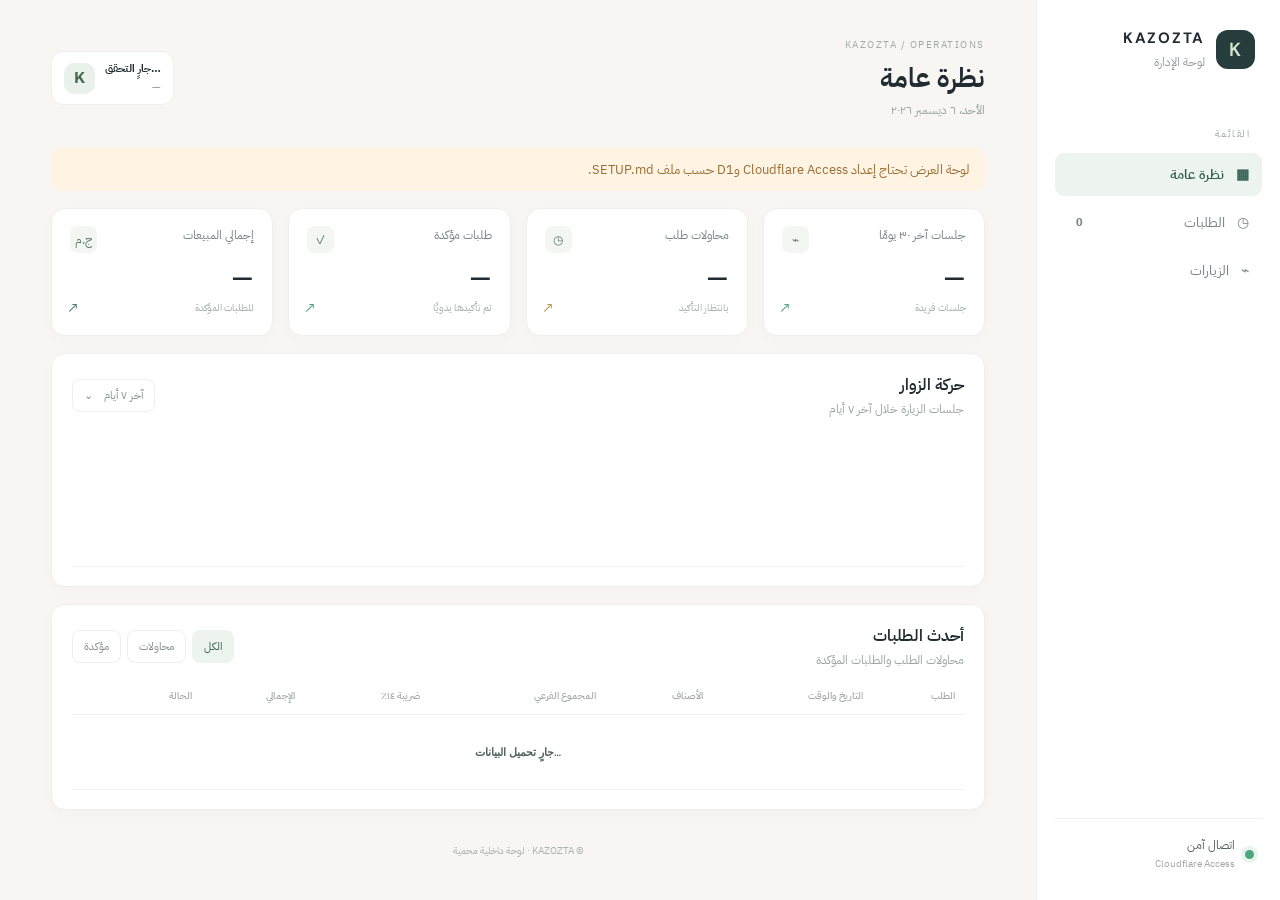
==== admin/index.html @ 75769c7f "Add secure KAZOZTA operations dashboard" ====
<!doctype html><html lang="ar" dir="rtl"><head><meta charset="utf-8"><meta name="viewport" content="width=device-width,initial-scale=1"><meta name="theme-color" content="#f7f6f2"><title>KAZOZTA | لوحة الإدارة</title><link rel="preconnect" href="https://fonts.googleapis.com"><link rel="preconnect" href="https://fonts.gstatic.com" crossorigin><link href="https://fonts.googleapis.com/css2?family=DM+Sans:wght@400;500;600;700&family=IBM+Plex+Sans+Arabic:wght@400;500;600;700&display=swap" rel="stylesheet"><link rel="stylesheet" href="/admin/dashboard.css"></head><body><aside class="sidebar"><a class="brand" href="/admin/"><span class="brand-mark">K</span><span>KAZOZTA<small>لوحة الإدارة</small></span></a><div class="side-label">القائمة</div><a class="nav active" href="#overview">▦ <span>نظرة عامة</span></a><a class="nav" href="#orders">◷ <span>الطلبات</span><b id="navcount">0</b></a><a class="nav" href="#traffic">⌁ <span>الزيارات</span></a><a class="nav owner-only hidden" href="#team">♧ <span>فريق العمل</span></a><div class="side-bottom"><i></i><span>اتصال آمن<br><small>Cloudflare Access</small></span></div></aside><main><header><div><div class="eyebrow">KAZOZTA / OPERATIONS</div><h1>نظرة عامة</h1><p class="muted" id="today"></p></div><div class="user-chip"><div class="avatar">K</div><div><strong id="userEmail">جارٍ التحقق…</strong><small id="userRole">—</small></div></div></header><div id="notice" class="notice hidden"></div><section class="cards" id="overview"><article class="metric"><div class="metric-top"><span>جلسات آخر ٣٠ يومًا</span><i>⌁</i></div><strong id="visitors">—</strong><small>جلسات فريدة</small><div class="spark mint">↗</div></article><article class="metric"><div class="metric-top"><span>محاولات طلب</span><i>◷</i></div><strong id="attempts">—</strong><small>بانتظار التأكيد</small><div class="spark amber">↗</div></article><article class="metric"><div class="metric-top"><span>طلبات مؤكدة</span><i>✓</i></div><strong id="confirmed">—</strong><small>تم تأكيدها يدويًا</small><div class="spark mint">↗</div></article><article class="metric"><div class="metric-top"><span>إجمالي المبيعات</span><i>ج.م</i></div><strong id="revenue">—</strong><small>للطلبات المؤكدة</small><div class="spark navy">↗</div></article></section><section class="panel" id="traffic"><div class="section-head"><div><h2>حركة الزوار</h2><p>جلسات الزيارة خلال آخر ٧ أيام</p></div><span class="range-pill">آخر ٧ أيام　⌄</span></div><div class="chart" id="chart"></div></section><section class="panel" id="orders"><div class="section-head"><div><h2>أحدث الطلبات</h2><p>محاولات الطلب والطلبات المؤكدة</p></div><div class="filters"><button class="filter active" data-filter="all">الكل</button><button class="filter" data-filter="attempt">محاولات</button><button class="filter" data-filter="confirmed">مؤكدة</button></div></div><div class="table-wrap"><table><thead><tr><th>الطلب</th><th>التاريخ والوقت</th><th>الأصناف</th><th>المجموع الفرعي</th><th>ضريبة ١٤٪</th><th>الإجمالي</th><th>الحالة</th><th></th></tr></thead><tbody id="ordersBody"><tr><td colspan="8" class="empty">جارٍ تحميل البيانات…</td></tr></tbody></table></div></section><section class="panel owner-only hidden" id="team"><div class="section-head"><div><h2>فريق العمل</h2><p>إدارة صلاحيات المديرين والموظفين</p></div><button class="primary" id="addMember">+ إضافة عضو</button></div><div id="members" class="member-list"></div></section><footer>© KAZOZTA · لوحة داخلية محمية</footer></main><dialog id="memberDialog"><form method="dialog" id="memberForm"><button class="close" value="cancel">×</button><h2>إضافة عضو للفريق</h2><label>البريد الإلكتروني<input name="email" type="email" required placeholder="name@example.com"></label><label>الدور<select name="role"><option value="employee">موظف</option><option value="manager">مدير</option></select></label><div class="form-actions"><button class="filter" value="cancel">إلغاء</button><button class="primary" id="saveMember" value="default">حفظ العضو</button></div></form></dialog><script src="/admin/dashboard.js" defer></script></body></html>
---- admin/dashboard.css ----
:root{--ink:#202b32;--muted:#899397;--line:#edf0ec;--paper:#f7f6f2;--green:#387d68;--mint:#eaf4ef;--amber:#a77837}*{box-sizing:border-box}body{margin:0;background:var(--paper);color:var(--ink);font-family:'IBM Plex Sans Arabic',sans-serif;display:flex;min-height:100vh}a{color:inherit;text-decoration:none}.sidebar{width:244px;background:#fff;border-left:1px solid var(--line);padding:28px 18px;display:flex;flex-direction:column;position:fixed;inset:0 0 0 auto}.brand{display:flex;align-items:center;gap:11px;font:700 15px 'DM Sans',sans-serif;letter-spacing:1.7px;margin:0 7px 55px}.brand small{display:block;font:400 12px 'IBM Plex Sans Arabic';letter-spacing:0;color:#929b9c;margin-top:5px}.brand-mark{width:39px;height:39px;border-radius:12px;background:#273c3d;color:#d6e5cc;display:grid;place-items:center;font:600 19px 'DM Sans'}.side-label,.eyebrow{color:#a2aaa8;font-size:10px;letter-spacing:1.5px}.side-label{padding:0 12px 12px}.nav{height:43px;border-radius:9px;display:flex;align-items:center;gap:12px;padding:0 13px;color:#778384;font-size:14px;margin-bottom:5px}.nav.active{color:#315f51;background:#edf4ef;font-weight:600}.nav b{margin-right:auto;background:white;border-radius:20px;padding:2px 8px;font-size:11px}.side-bottom{margin-top:auto;border-top:1px solid var(--line);padding:17px 8px 0;display:flex;gap:10px;align-items:center;font-size:12px;color:#51605e}.side-bottom i{width:9px;height:9px;border-radius:50%;background:#51a77c;box-shadow:0 0 0 4px #e8f4ed}.side-bottom small{font-size:10px;color:#a1aaa8}main{margin-right:244px;width:calc(100% - 244px);padding:37px clamp(20px,4vw,58px) 24px;max-width:1600px}header,.section-head{display:flex;justify-content:space-between;align-items:center}header{margin-bottom:29px}h1{font-size:27px;margin:6px 0 0;font-weight:600}h2{font-size:16px;margin:0 0 3px;font-weight:600}.muted,.section-head p{font-size:12px;color:#9aa3a1;margin:3px 0 0}.user-chip{display:flex;align-items:center;gap:10px;background:#fff;border:1px solid var(--line);border-radius:12px;padding:8px 12px;direction:ltr}.avatar{width:31px;height:31px;border-radius:10px;display:grid;place-items:center;background:#eaf1eb;color:#486851;font-weight:700}.user-chip strong,.user-chip small{display:block;font-size:11px}.user-chip small{color:#9ba4a1;text-align:right;margin-top:2px}.cards{display:grid;grid-template-columns:repeat(4,minmax(0,1fr));gap:15px;margin-bottom:17px}.metric,.panel{background:white;border:1px solid #eff0ec;border-radius:14px;box-shadow:0 4px 14px #24352a05}.metric{padding:17px 18px;min-height:123px;position:relative;overflow:hidden}.metric-top{display:flex;justify-content:space-between;color:#778382;font-size:12px}.metric-top i{font-style:normal;background:#f3f6f2;width:27px;height:27px;border-radius:8px;display:grid;place-items:center;color:#56786a}.metric>strong{display:block;font:600 25px 'DM Sans',sans-serif;margin-top:8px;direction:ltr;text-align:right}.metric>small{font-size:10px;color:#a6afac}.spark{position:absolute;left:15px;bottom:16px;font-size:15px}.mint{color:#52a17b}.amber{color:#bf914a}.navy{color:#537480}.panel{padding:19px 20px;margin-bottom:17px}.section-head{margin-bottom:19px}.range-pill,.filter{font-family:inherit;border:1px solid var(--line);background:#fff;border-radius:8px;color:#84908e;padding:7px 11px;font-size:11px}.chart{height:130px;display:flex;align-items:end;gap:12px;padding:5px 10px 0;border-bottom:1px solid #f0f2ee}.bar-col{flex:1;height:100%;display:flex;flex-direction:column;align-items:center;justify-content:end;gap:7px;color:#9ca6a2;font-size:10px}.bar{width:min(34px,70%);min-height:5px;border-radius:7px 7px 2px 2px;background:linear-gradient(#84b79e,#b7d4c2)}.bar-col.today .bar{background:linear-gradient(#456d5f,#709a83)}.filters{display:flex;gap:6px}.filter{cursor:pointer}.filter.active{background:#edf4ef;color:#38614f;border-color:#edf4ef}.table-wrap{overflow-x:auto}table{width:100%;border-collapse:collapse;min-width:810px}th{text-align:right;color:#a0a9a6;font-size:10px;font-weight:500;padding:0 9px 11px;border-bottom:1px solid var(--line)}td{padding:12px 9px;border-bottom:1px solid #f2f3f0;font-size:11px;color:#677370}td:first-child{font:600 11px 'DM Sans';color:#52635f;direction:ltr;text-align:right}.status{border-radius:20px;padding:4px 9px;font-size:10px;white-space:nowrap}.status.attempt{background:#fff4e5;color:#b17d2c}.status.confirmed{background:#e9f5ed;color:#42815f}.status.cancelled{background:#f4eded;color:#a66b6b}.action{border:0;background:transparent;color:#668d78;font-family:inherit;font-size:10px;cursor:pointer}.empty{text-align:center!important;padding:30px;color:#a0aaa6}.notice{margin-bottom:17px;padding:12px 15px;border-radius:10px;background:#fff3e4;color:#996d30;font-size:13px}.hidden{display:none!important}.primary{border:0;background:#315e50;color:white;border-radius:8px;padding:9px 14px;font-family:inherit;cursor:pointer;font-size:12px}.member-list{display:flex;gap:10px;flex-wrap:wrap}.member{padding:12px 15px;border:1px solid var(--line);border-radius:10px;min-width:220px;font-size:12px}.member small{display:block;color:#91a09b;margin-top:4px}footer{text-align:center;color:#aab1ae;font-size:10px;padding:16px}dialog{border:1px solid var(--line);border-radius:15px;padding:24px;width:min(390px,calc(100% - 32px));box-shadow:0 15px 60px #24352a22;font-family:inherit}dialog::backdrop{background:#1d292c55}dialog h2{margin:0 0 18px}dialog label{display:block;font-size:12px;color:#788480;margin:13px 0}input,select{display:block;width:100%;margin-top:6px;border:1px solid var(--line);border-radius:8px;padding:10px;font:13px inherit}.form-actions{display:flex;justify-content:flex-start;gap:8px;margin-top:20px}.close{float:left;border:0;background:none;font-size:22px;color:#96a09c;cursor:pointer}@media(max-width:1000px){.cards{grid-template-columns:repeat(2,1fr)}.sidebar{width:205px}main{margin-right:205px;width:calc(100% - 205px);padding-inline:22px}}@media(max-width:650px){.sidebar{position:static;width:58px;padding:14px 8px;flex-shrink:0}.brand{margin:0 1px 32px}.brand>span:last-child,.side-label,.nav span,.nav b,.side-bottom span{display:none}.brand-mark{width:39px}.nav{justify-content:center;padding:0;font-size:17px}.side-bottom{padding:15px 12px}.side-bottom i{flex:none}main{margin:0;width:calc(100% - 58px);padding:22px 13px}.cards{gap:8px}.metric{padding:12px;min-height:115px}.metric-top{font-size:10px}.metric>strong{font-size:21px}.panel{padding:15px 12px}.section-head{align-items:flex-start;gap:9px}.filters{flex-wrap:wrap;justify-content:flex-end}.user-chip{padding:6px}.user-chip strong{max-width:130px;overflow:hidden;text-overflow:ellipsis}.range-pill{white-space:nowrap}.chart{gap:6px;padding-inline:0}}
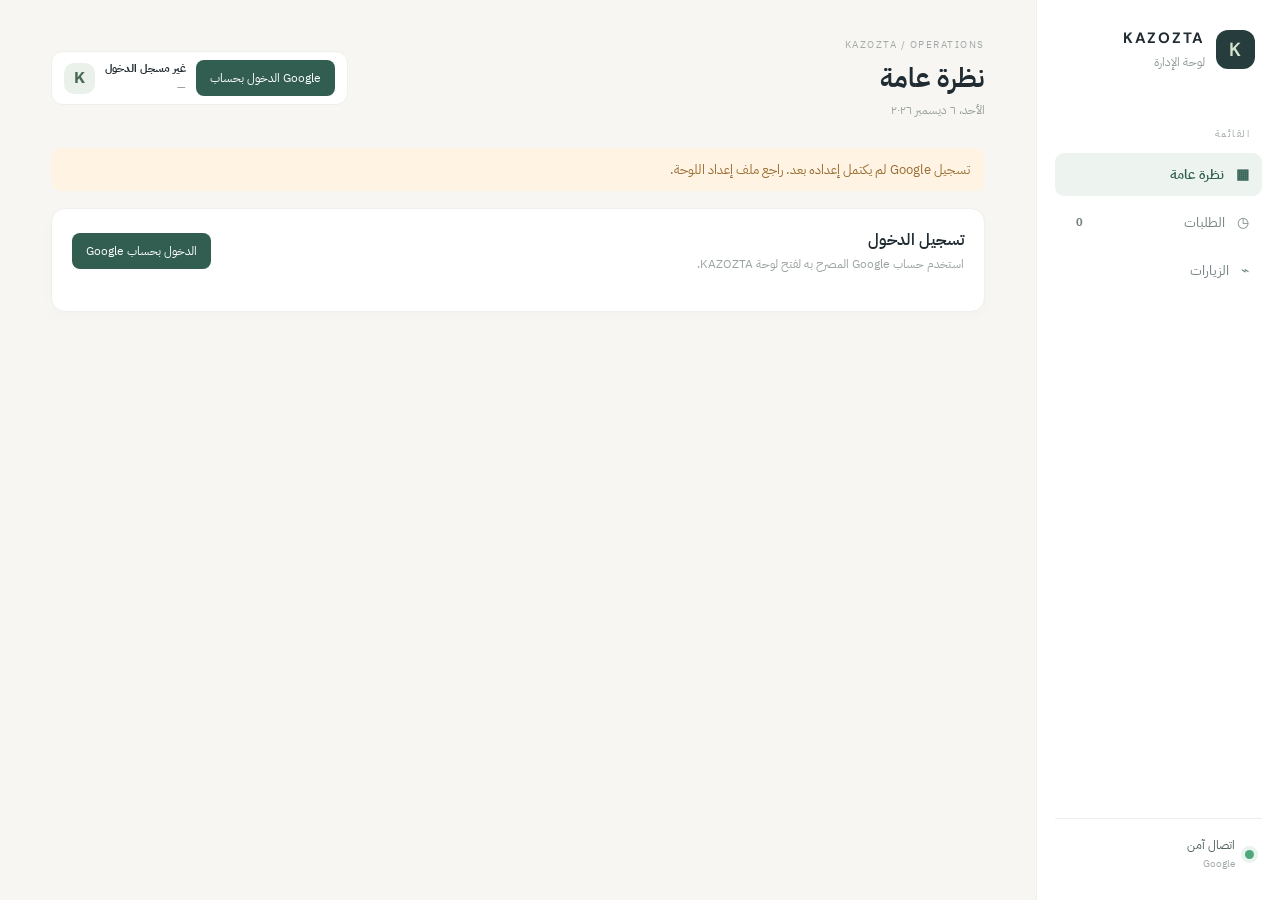
==== commit f64d3ff5: "Add Google OAuth dashboard authentication" ====
--- a/admin/index.html
+++ b/admin/index.html
@@ -1,2 +1,2 @@
-<!doctype html><html lang="ar" dir="rtl"><head><meta charset="utf-8"><meta name="viewport" content="width=device-width,initial-scale=1"><meta name="theme-color" content="#f7f6f2"><title>KAZOZTA | لوحة الإدارة</title><link rel="preconnect" href="https://fonts.googleapis.com"><link rel="preconnect" href="https://fonts.gstatic.com" crossorigin><link href="https://fonts.googleapis.com/css2?family=DM+Sans:wght@400;500;600;700&family=IBM+Plex+Sans+Arabic:wght@400;500;600;700&display=swap" rel="stylesheet"><link rel="stylesheet" href="/admin/dashboard.css"></head><body><aside class="sidebar"><a class="brand" href="/admin/"><span class="brand-mark">K</span><span>KAZOZTA<small>لوحة الإدارة</small></span></a><div class="side-label">القائمة</div><a class="nav active" href="#overview">▦ <span>نظرة عامة</span></a><a class="nav" href="#orders">◷ <span>الطلبات</span><b id="navcount">0</b></a><a class="nav" href="#traffic">⌁ <span>الزيارات</span></a><a class="nav owner-only hidden" href="#team">♧ <span>فريق العمل</span></a><div class="side-bottom"><i></i><span>اتصال آمن<br><small>Cloudflare Access</small></span></div></aside><main><header><div><div class="eyebrow">KAZOZTA / OPERATIONS</div><h1>نظرة عامة</h1><p class="muted" id="today"></p></div><div class="user-chip"><div class="avatar">K</div><div><strong id="userEmail">جارٍ التحقق…</strong><small id="userRole">—</small></div></div></header><div id="notice" class="notice hidden"></div><section class="cards" id="overview"><article class="metric"><div class="metric-top"><span>جلسات آخر ٣٠ يومًا</span><i>⌁</i></div><strong id="visitors">—</strong><small>جلسات فريدة</small><div class="spark mint">↗</div></article><article class="metric"><div class="metric-top"><span>محاولات طلب</span><i>◷</i></div><strong id="attempts">—</strong><small>بانتظار التأكيد</small><div class="spark amber">↗</div></article><article class="metric"><div class="metric-top"><span>طلبات مؤكدة</span><i>✓</i></div><strong id="confirmed">—</strong><small>تم تأكيدها يدويًا</small><div class="spark mint">↗</div></article><article class="metric"><div class="metric-top"><span>إجمالي المبيعات</span><i>ج.م</i></div><strong id="revenue">—</strong><small>للطلبات المؤكدة</small><div class="spark navy">↗</div></article></section><section class="panel" id="traffic"><div class="section-head"><div><h2>حركة الزوار</h2><p>جلسات الزيارة خلال آخر ٧ أيام</p></div><span class="range-pill">آخر ٧ أيام　⌄</span></div><div class="chart" id="chart"></div></section><section class="panel" id="orders"><div class="section-head"><div><h2>أحدث الطلبات</h2><p>محاولات الطلب والطلبات المؤكدة</p></div><div class="filters"><button class="filter active" data-filter="all">الكل</button><button class="filter" data-filter="attempt">محاولات</button><button class="filter" data-filter="confirmed">مؤكدة</button></div></div><div class="table-wrap"><table><thead><tr><th>الطلب</th><th>التاريخ والوقت</th><th>الأصناف</th><th>المجموع الفرعي</th><th>ضريبة ١٤٪</th><th>الإجمالي</th><th>الحالة</th><th></th></tr></thead><tbody id="ordersBody"><tr><td colspan="8" class="empty">جارٍ تحميل البيانات…</td></tr></tbody></table></div></section><section class="panel owner-only hidden" id="team"><div class="section-head"><div><h2>فريق العمل</h2><p>إدارة صلاحيات المديرين والموظفين</p></div><button class="primary" id="addMember">+ إضافة عضو</button></div><div id="members" class="member-list"></div></section><footer>© KAZOZTA · لوحة داخلية محمية</footer></main><dialog id="memberDialog"><form method="dialog" id="memberForm"><button class="close" value="cancel">×</button><h2>إضافة عضو للفريق</h2><label>البريد الإلكتروني<input name="email" type="email" required placeholder="name@example.com"></label><label>الدور<select name="role"><option value="employee">موظف</option><option value="manager">مدير</option></select></label><div class="form-actions"><button class="filter" value="cancel">إلغاء</button><button class="primary" id="saveMember" value="default">حفظ العضو</button></div></form></dialog><script src="/admin/dashboard.js" defer></script></body></html>
-
+<!doctype html><html lang="ar" dir="rtl"><head><meta charset="utf-8"><meta name="viewport" content="width=device-width,initial-scale=1"><meta name="theme-color" content="#f7f6f2"><title>KAZOZTA | لوحة الإدارة</title><link rel="preconnect" href="https://fonts.googleapis.com"><link rel="preconnect" href="https://fonts.gstatic.com" crossorigin><link href="https://fonts.googleapis.com/css2?family=DM+Sans:wght@400;500;600;700&family=IBM+Plex+Sans+Arabic:wght@400;500;600;700&display=swap" rel="stylesheet"><link rel="stylesheet" href="/admin/dashboard.css"></head><body><aside class="sidebar"><a class="brand" href="/admin/"><span class="brand-mark">K</span><span>KAZOZTA<small>لوحة الإدارة</small></span></a><div class="side-label">القائمة</div><a class="nav active" href="#overview">▦ <span>نظرة عامة</span></a><a class="nav" href="#orders">◷ <span>الطلبات</span><b id="navcount">0</b></a><a class="nav" href="#traffic">⌁ <span>الزيارات</span></a><a class="nav owner-only hidden" href="#team">♧ <span>فريق العمل</span></a><div class="side-bottom"><i></i><span>اتصال آمن<br><small>Google</small></span></div></aside><main><header><div><div class="eyebrow">KAZOZTA / OPERATIONS</div><h1>نظرة عامة</h1><p class="muted" id="today"></p></div><div class="user-chip"><div class="avatar">K</div><div><strong id="userEmail">جارٍ التحقق…</strong><small id="userRole">—</small></div><button id="loginButton" class="primary hidden">الدخول بحساب Google</button><button id="logoutButton" class="filter hidden">تسجيل الخروج</button></div></header><div id="notice" class="notice hidden"></div><section id="loginPanel" class="panel hidden"><div class="section-head"><div><h2>تسجيل الدخول</h2><p>استخدم حساب Google المصرح به لفتح لوحة KAZOZTA.</p></div><button id="loginButtonPanel" class="primary">الدخول بحساب Google</button></div></section><div id="dashboardContent"><section class="cards" id="overview"><article class="metric"><div class="metric-top"><span>جلسات آخر ٣٠ يومًا</span><i>⌁</i></div><strong id="visitors">—</strong><small>جلسات فريدة</small><div class="spark mint">↗</div></article><article class="metric"><div class="metric-top"><span>محاولات طلب</span><i>◷</i></div><strong id="attempts">—</strong><small>بانتظار التأكيد</small><div class="spark amber">↗</div></article><article class="metric"><div class="metric-top"><span>طلبات مؤكدة</span><i>✓</i></div><strong id="confirmed">—</strong><small>تم تأكيدها يدويًا</small><div class="spark mint">↗</div></article><article class="metric"><div class="metric-top"><span>إجمالي المبيعات</span><i>ج.م</i></div><strong id="revenue">—</strong><small>للطلبات المؤكدة</small><div class="spark navy">↗</div></article></section><section class="panel" id="traffic"><div class="section-head"><div><h2>حركة الزوار</h2><p>جلسات الزيارة خلال آخر ٧ أيام</p></div><span class="range-pill">آخر ٧ أيام　⌄</span></div><div class="chart" id="chart"></div></section><section class="panel" id="orders"><div class="section-head"><div><h2>أحدث الطلبات</h2><p>محاولات الطلب والطلبات المؤكدة</p></div><div class="filters"><button class="filter active" data-filter="all">الكل</button><button class="filter" data-filter="attempt">محاولات</button><button class="filter" data-filter="confirmed">مؤكدة</button></div></div><div class="table-wrap"><table><thead><tr><th>الطلب</th><th>التاريخ والوقت</th><th>الأصناف</th><th>المجموع الفرعي</th><th>ضريبة ١٤٪</th><th>الإجمالي</th><th>الحالة</th><th></th></tr></thead><tbody id="ordersBody"><tr><td colspan="8" class="empty">جارٍ تحميل البيانات…</td></tr></tbody></table></div></section><section class="panel owner-only hidden" id="team"><div class="section-head"><div><h2>فريق العمل</h2><p>إدارة صلاحيات المديرين والموظفين</p></div><button class="primary" id="addMember">+ إضافة عضو</button></div><div id="members" class="member-list"></div></section><footer>© KAZOZTA · لوحة داخلية محمية</footer></div></main><dialog id="memberDialog"><form method="dialog" id="memberForm"><button class="close" value="cancel">×</button><h2>إضافة عضو للفريق</h2><label>البريد الإلكتروني<input name="email" type="email" required placeholder="name@example.com"></label><label>الدور<select name="role"><option value="employee">موظف</option><option value="manager">مدير</option></select></label><div class="form-actions"><button class="filter" value="cancel">إلغاء</button><button class="primary" id="saveMember" value="default">حفظ العضو</button></div></form></dialog><script src="/admin/dashboard.js" defer></script></body></html>
+
